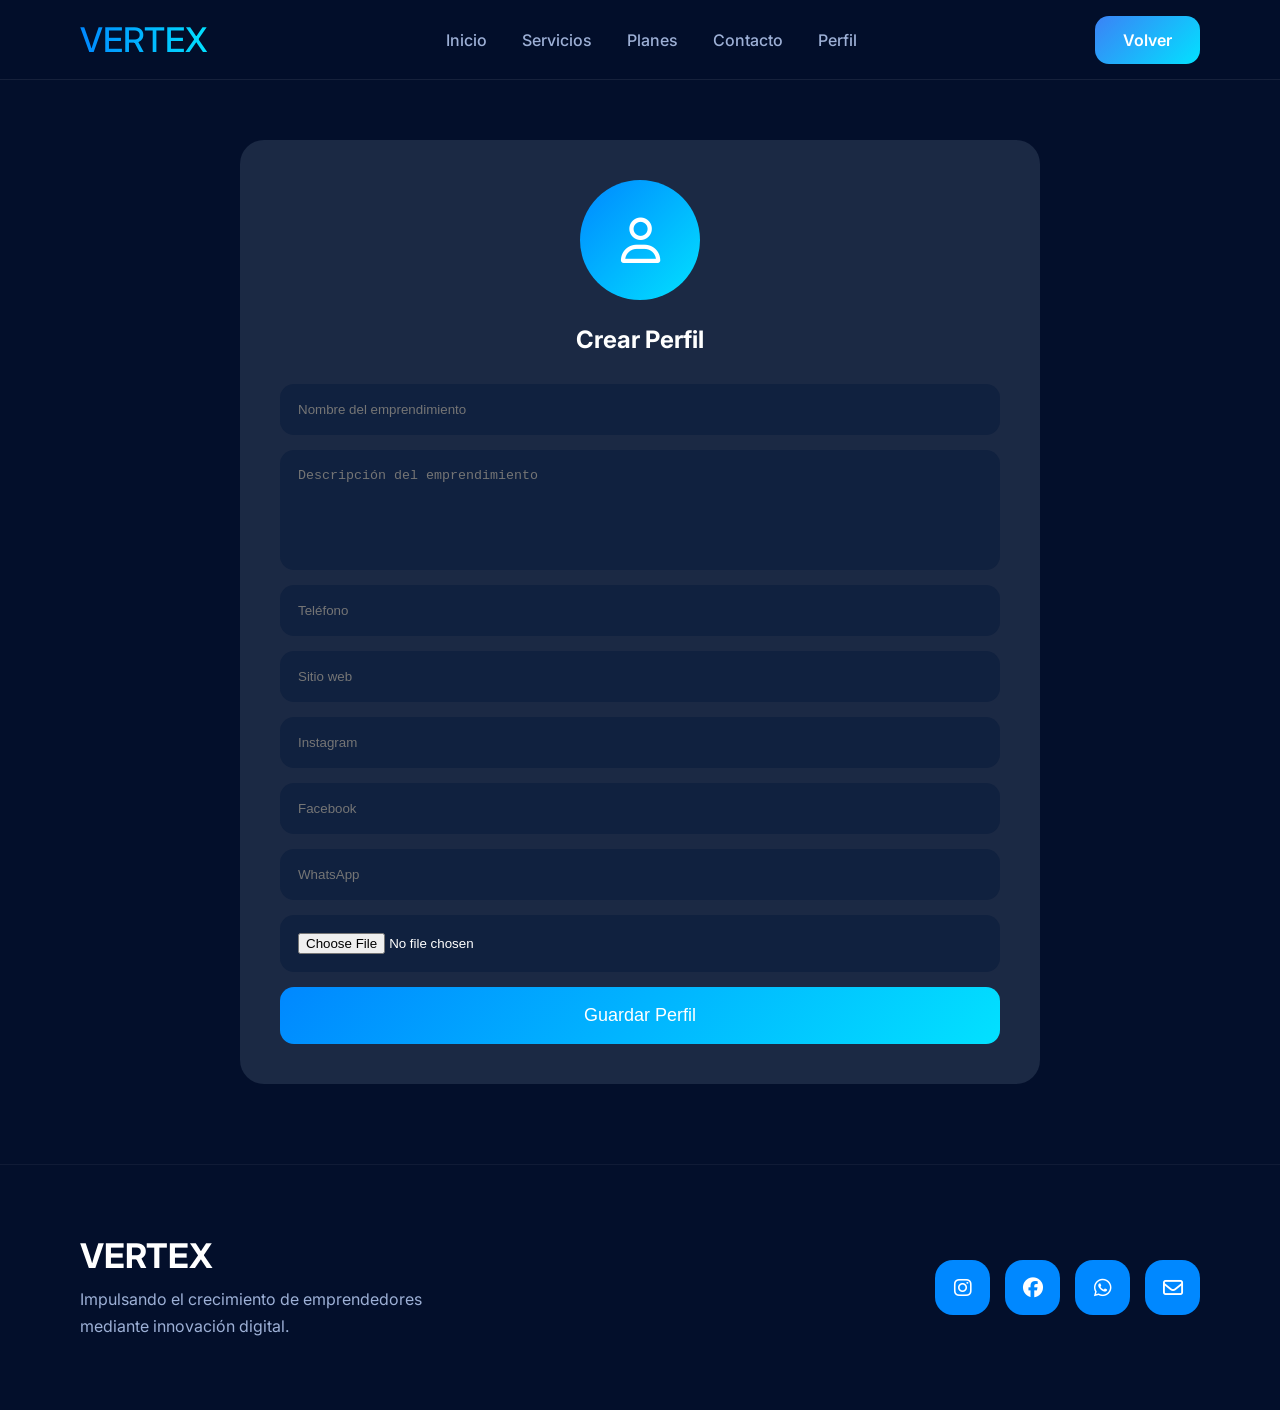
==== perfil.html @ dead61e2 "Add files via upload" ====
<!DOCTYPE html>
<html lang="es">
<head>

<meta charset="UTF-8">
<meta name="viewport" content="width=device-width, initial-scale=1.0">

<title>Perfil | Vertex</title>

<link rel="stylesheet" href="styles.css">

<link rel="preconnect" href="https://fonts.googleapis.com">

<link href="https://fonts.googleapis.com/css2?family=Inter:wght@300;400;500;600;700;800&display=swap" rel="stylesheet">

<link rel="stylesheet"
href="https://cdnjs.cloudflare.com/ajax/libs/font-awesome/6.5.2/css/all.min.css">

</head>

<body>

<header>

<div class="navbar">

<div class="logo">VERTEX</div>

<nav>

<a href="index.html">Inicio</a>
<a href="/index.html#servicios">Servicios</a>
<a href="/index.html#planes">Planes</a>
<a href="/index.html#contacto">Contacto</a>
<a href="perfil.html" class="active-link">Perfil</a>

</nav>

<a href="/index.html" class="btn-nav">
Volver
</a>

</div>

</header>

<section class="perfil-container">

<div class="perfil-card">

<div class="profile-avatar">
<i class="fa-regular fa-user"></i>
</div>

<h1>Crear Perfil</h1>

<form id="profileForm">

<input
type="text"
id="businessName"
placeholder="Nombre del emprendimiento"
required>

<textarea
id="businessDesc"
placeholder="Descripción del emprendimiento"
required>
</textarea>

<input
type="text"
id="phone"
placeholder="Teléfono">

<input
type="url"
id="website"
placeholder="Sitio web">

<input
type="url"
id="instagram"
placeholder="Instagram">

<input
type="url"
id="facebook"
placeholder="Facebook">

<input
type="url"
id="whatsapp"
placeholder="WhatsApp">

<input
type="file"
id="bannerInput"
accept="image/*">

<button type="submit">

Guardar Perfil

</button>

</form>

</div>

</section>

<section
id="previewSection"
class="business-preview hidden">

<div class="preview-card">

<img
id="previewBanner"
src="https://via.placeholder.com/1200x400"
alt="Banner">

<div class="preview-content">

<h2 id="previewName">

Tu emprendimiento

</h2>

<p id="previewDescription">

Aquí aparecerá la descripción.

</p>

<a href="#" class="preview-btn">

Ver más

</a>

<div class="preview-socials">

<a id="siteLink" href="#">
<i class="fa-solid fa-globe"></i>
</a>

<a id="igLink" href="#">
<i class="fa-brands fa-instagram"></i>
</a>

<a id="fbLink" href="#">
<i class="fa-brands fa-facebook"></i>
</a>

<a id="waLink" href="#">
<i class="fa-brands fa-whatsapp"></i>
</a>

</div>

</div>

</div>

</section>

<footer>

<div class="footer-left">

<h3>VERTEX</h3>

<p>
Impulsando el crecimiento de emprendedores mediante innovación digital.
</p>

</div>

<div class="footer-icons">

<i class="fa-brands fa-instagram"></i>
<i class="fa-brands fa-facebook"></i>
<i class="fa-brands fa-whatsapp"></i>
<i class="fa-regular fa-envelope"></i>

</div>

</footer>

<script src="perfil.js"></script>


<!-- NOTIFICACION -->

<div id="toast" class="toast hidden">

<i id="toastIcon" class="fa-solid fa-circle-check"></i>

<div class="toast-content">

<h4 id="toastTitle">Éxito</h4>

<p id="toastMessage">
Acción realizada correctamente.
</p>

</div>

</div>

</body>
</html>
---- styles.css ----
*{
margin:0;
padding:0;
box-sizing:border-box;
scroll-behavior:smooth;
}

:root{

--bg:#030f2b;
--bg2:#0a1736;
--card:#182642;

--primary:#0088ff;
--secondary:#02e1ff;
--accent:#1466b8;

--text:#ffffff;
--text2:#9db0d6;

--border:rgba(255,255,255,.08);

}

body{

font-family:'Inter',sans-serif;

background:var(--bg);

color:var(--text);

overflow-x:hidden;

}

/* ==========================================
   NAVBAR PREMIUM
========================================== */

.navbar{

position:fixed;

top:0;
left:0;

width:100%;

height:80px;

padding:0 80px;

display:flex;

align-items:center;
justify-content:space-between;

background:rgba(3,15,43,.85);

backdrop-filter:blur(20px);

border-bottom:1px solid var(--border);

z-index:9999;

transition:.4s;

}

.logo{

font-size:34px;

font-weight:500;

background:
linear-gradient(
90deg,
#0088ff,
#02e1ff
);

-webkit-background-clip:text;
-webkit-text-fill-color:transparent;

}

nav{

display:flex;
gap:35px;

}

nav a{

position:relative;

text-decoration:none;

color:var(--text2);

font-weight:500;

transition:.3s;

}

nav a::after{

content:"";

position:absolute;

left:0;
bottom:-8px;

width:0%;
height:2px;

background:#0088ff;

transition:.3s;

}

nav a:hover{

color:02ef;

}

nav a:hover::after{

width:100%;

}

.btn-nav{

padding:14px 28px;

border-radius:14px;

background:
linear-gradient(
135deg,
#3b82f6,
#02e1ff
);

text-decoration:none;

color:white;

font-weight:600;

transition:.35s;

}

.btn-nav:hover{

transform:
translateY(-4px);

box-shadow:
0 15px 35px
rgb(4, 92, 233);

}

/* ==========================================
   HERO
========================================== */

.hero{

min-height:100vh;

display:grid;

grid-template-columns:
1fr
0.95fr;

align-items:center;

gap:70px;

padding:
130px
80px
80px;

position:relative;

overflow:hidden;

}

.hero-left{

position:relative;

z-index:10;

}

.badge{

display:inline-flex;

align-items:center;

gap:10px;

padding:10px 20px;

border-radius:999px;

background:
rgba(59,130,246,.08);

border:
1px solid
rgba(59,130,246,.25);

color:#60a5fa;

margin-bottom:25px;

}

.dot{

width:8px;
height:8px;

background:#14b8a6;

border-radius:50%;

}

.hero h1{

font-size:82px;

font-weight:800;

line-height:1.05;

margin-bottom:25px;

position:relative;

}

.hero h1::after{

content:"";

position:absolute;

width:320px;
height:320px;

background:
rgba(59,130,246,.12);

filter:blur(120px);

left:50px;
top:-70px;

z-index:-1;

}

.hero h1 span{

background:
linear-gradient(
90deg,
#0088ff,
#02e1ff,
#0088ff
);

-webkit-background-clip:text;
-webkit-text-fill-color:transparent;

}

.hero p{

font-size:22px;

line-height:1.8;

color:var(--text2);

max-width:600px;

margin-bottom:40px;

}

/* ==========================================
   BOTONES HERO
========================================== */

.hero-buttons{

display:flex;

gap:20px;

}

.btn-primary,
.btn-secondary{

padding:18px 30px;

border-radius:16px;

text-decoration:none;

display:flex;

align-items:center;

gap:10px;

transition:.35s;

}

.btn-primary{

background:
linear-gradient(
135deg,
#0062ff,
#02e1ff
);

color:white;

}

.btn-primary:hover{

transform:
translateY(-4px);

box-shadow:
0 15px 35px
rgba(59,130,246,.35);

}

.btn-secondary{

border:
1px solid
rgba(255,255,255,.12);

color:white;

}

.btn-secondary:hover{

background:
rgba(255,255,255,.05);

}

/* ==========================================
   GLOWS
========================================== */

.glow{

position:absolute;

border-radius:50%;

filter:blur(120px);

animation:
floatGlow 8s infinite ease-in-out;

}

.glow1{

width:450px;
height:450px;

background:#0088ff;

left:10%;

top:0;

opacity:.20;

}

.glow2{

width:400px;
height:400px;

background:#ffffff;

right:5%;

bottom:0;

opacity:.18;

}

@keyframes floatGlow{

0%{transform:translateY(0);}
50%{transform:translateY(-30px);}
100%{transform:translateY(0);}

}

/* ==========================================
   DASHBOARD PREMIUM
========================================== */

.dashboard{

max-width:560px;

width:100%;

background:#1b2944;

padding:28px;

border-radius:24px;

border:1px solid
rgba(255,255,255,.05);

animation:
floatCard 5s infinite ease-in-out;

box-shadow:
0 20px 50px
rgba(0,0,0,.25);

}

@keyframes floatCard{

0%{transform:translateY(0);}
50%{transform:translateY(-15px);}
100%{transform:translateY(0);}

}

.window-top{

display:flex;

gap:10px;

margin-bottom:30px;

}

.window-top span{

width:12px;
height:12px;

border-radius:50%;

}

.window-top span:nth-child(1){background:#ef4444;}
.window-top span:nth-child(2){background:#f59e0b;}
.window-top span:nth-child(3){background:#14b8a6;}

.chart{

height:240px;

display:flex;

align-items:flex-end;

gap:12px;

margin-bottom:30px;

}

.bar{

flex:1;

background:
linear-gradient(
180deg,
#0088ff,
#02e1ff
);

border-radius:
18px 18px 8px 8px;

animation:grow 1.4s ease;

}

.h1{height:70px;}
.h2{height:110px;}
.h3{height:95px;}
.h4{height:150px;}
.h5{height:125px;}
.h6{height:175px;}
.h7{height:160px;}
.h8{height:195px;}

.stats{

display:grid;

grid-template-columns:
repeat(3,1fr);

gap:15px;

}

.stat-card{

background:#10213f;

padding:18px;

border-radius:16px;

}

.green{color:#0088ff;}
.purple{color:#02e1ff;}

/* ==========================================
   ABOUT
========================================== */

.about{

padding:140px 80px;

text-align:center;

max-width:1100px;

margin:auto;

}

.section-icon{

width:60px;
height:60px;

display:flex;

align-items:center;
justify-content:center;

margin:auto;

margin-bottom:25px;

border-radius:18px;

background:
rgba(59,130,246,.08);

color:#60a5fa;

font-size:24px;

}

.about h2{

font-size:64px;

margin-bottom:25px;

}

.about h2 span{

color:#3b82f6;

}

.about p{

font-size:26px;

line-height:1.8;

color:var(--text2);

}

/* ==========================================
   SERVICIOS PREMIUM
========================================== */

.services{

padding:120px 80px;

}

.services h2{

text-align:center;

font-size:64px;

margin-bottom:15px;

}

.section-subtitle{

text-align:center;

font-size:22px;

color:var(--text2);

margin-bottom:70px;

}

.services-grid{

display:grid;

grid-template-columns:
repeat(3,1fr);

gap:25px;

}

.service-card{

background:
linear-gradient(
145deg,
#182642,
#111c34
);

padding:45px;

border-radius:24px;

position:relative;

overflow:hidden;

border:1px solid
rgba(255,255,255,.05);

transition:.45s;

cursor:pointer;

}

.service-card::before{

content:"";

position:absolute;

top:0;
left:-120%;

width:70%;
height:100%;

background:
linear-gradient(
90deg,
transparent,
rgba(255,255,255,.12),
transparent
);

transform:skewX(-25deg);

transition:1s;

}

.service-card:hover::before{

left:150%;

}

.service-card:hover{

transform:
translateY(-15px)
scale(1.03);

border-color:#3b82f6;

box-shadow:
0 25px 60px
rgba(59,130,246,.25);

}

.service-card i{

font-size:32px;

margin-bottom:25px;

background:
linear-gradient(
135deg,
#3b82f6,
#02e1ff
);

-webkit-background-clip:text;
-webkit-text-fill-color:transparent;

transition:.4s;

}

.service-card:hover i{

transform:scale(1.2);

}
/* ===========================
   PLANES
=========================== */

.pricing{

padding:120px 80px;

text-align:center;

}

.pricing h2{

font-size:64px;

margin-bottom:15px;

}

.pricing p{

font-size:22px;

color:var(--text2);

margin-bottom:60px;

}

.pricing-grid{

display:grid;

grid-template-columns:
repeat(2,1fr);

gap:35px;

max-width:1100px;

margin:auto;

}

.price-card{

background:#1b2944;

padding:35px;

border-radius:22px;

text-align:left;

position:relative;

overflow:hidden;

border:1px solid
rgba(255,255,255,.05);

transition:
transform .35s ease,
box-shadow .35s ease,
border-color .35s ease;

cursor:pointer;

}

.price-card h3{

font-size:24px;

margin-bottom:15px;

font-weight:700;

}

.price-card h1{

font-size:58px;

font-weight:800;

margin-bottom:5px;

}

.price-card span{

font-size:16px;

color:var(--text2);

}

.price-card ul{

list-style:none;

margin-top:25px;

margin-bottom:30px;

}

.price-card li{

padding:10px 0;

color:var(--text2);

font-size:16px;

}

.price-card li::before{

content:"✓";

color:#02e1ff;

font-weight:bold;

margin-right:15px;

}
/* ===========================
   EFECTO PREMIUM
=========================== */

.price-card::before{

content:"";

position:absolute;

top:0;
left:-120%;

width:60%;
height:100%;

background:

linear-gradient(
90deg,
transparent,
rgba(255,255,255,.08),
transparent
);

transform:skewX(-25deg);

transition:.9s;

}

.price-card:hover::before{

left:150%;

}

.price-card:hover{

transform:
translateY(-10px);

box-shadow:
0 20px 50px
rgba(59,130,246,.20);

}

/* Premium */

.featured{

border:1px solid #0088ff;

animation:
premiumGlow 3s infinite alternate;

}

@keyframes premiumGlow{

from{

box-shadow:
0 0 15px
rgba(59,130,246,.10);

}

to{

box-shadow:
0 0 35px
rgba(59,130,246,.30);

}

}

/* Badge Popular */

.popular{

position:absolute;

top:-14px;

left:50%;

transform:translateX(-50%);

background:#0088ff;

padding:7px 18px;

border-radius:999px;

font-size:14px;

font-weight:600;

color:white;

}

/* Botón */

.plan-btn{

width:100%;

padding:16px;

margin-top:20px;

border:none;

border-radius:14px;

background:#0088ff;

color:white;

font-size:18px;

font-weight:600;

cursor:pointer;

transition:.3s;

}

.plan-btn:hover{

background: #02e1ff;

transform:scale(1.03);

box-shadow:
0 10px 25px
rgba(59,130,246,.25);

}
/* ==========================================
   EMPRENDIMIENTOS DESTACADOS
========================================== */

.projects{

padding:120px 80px;

}

.projects h2{

text-align:center;

font-size:64px;

margin-bottom:70px;

}

.projects-grid{

display:grid;

grid-template-columns:
repeat(auto-fit,minmax(280px,1fr));

gap:25px;

}

.project-card{

background:
linear-gradient(
145deg,
#182642,
#111c34
);

border-radius:24px;

overflow:hidden;

border:1px solid
rgba(255,255,255,.05);

transition:.45s;

cursor:pointer;

}

.project-card:hover{

transform:
translateY(-12px);

border-color:#0088ff;

box-shadow:
0 25px 60px
rgba(59,130,246,.20);

}

.project-card img{

width:100%;

height:220px;

object-fit:cover;

transition:.5s;

display:block;

}

.project-card:hover img{

transform:scale(1.08);

}

.project-content{

padding:25px;

}

.project-content small{

color:#02e1ff;

}

.project-content h3{

margin:10px 0;

font-size:28px;

}

.project-content p{

color:var(--text2);

line-height:1.7;

margin-bottom:15px;

}

.project-content a{

text-decoration:none;

color:#0088ff;

font-weight:600;

}

/* ==========================================
   TESTIMONIOS
========================================== */

.testimonials{

padding:120px 80px;

}

.testimonials h2{

text-align:center;

font-size:64px;

margin-bottom:60px;

}

.testimonial-grid{

display:grid;

grid-template-columns:
repeat(2,1fr);

gap:30px;

max-width:1100px;

margin:auto;

}

.testimonial-card{

background:#182642;

padding:40px;

border-radius:24px;

transition:.35s;

}

.testimonial-card:hover{

transform:
translateY(-8px);

}

.testimonial-card p{

font-size:22px;

line-height:1.8;

color:var(--text2);

margin-bottom:20px;

}

/* ==========================================
   EQUIPO INSTAGRAM STYLE
========================================== */

.team{

padding:120px 80px;

text-align:center;

}

.team h2{

font-size:64px;

margin-bottom:70px;

}

.team-grid{

display:flex;

justify-content:center;

gap:90px;

flex-wrap:wrap;

}

.member{

transition:.4s;

}

.member:hover{

transform:
translateY(-10px);

}

.avatar{

width:110px;
height:110px;

margin:auto;

display:flex;

align-items:center;
justify-content:center;

border-radius:50%;

background:
linear-gradient(
135deg,
#0088ff,
#02e1ff
);

position:relative;

overflow:hidden;

animation:
avatarPulse 4s infinite;

margin-bottom:20px;

}

.avatar i{

font-size:42px;

color:white;

}

.avatar::before{

content:"";

position:absolute;

inset:-5px;

border-radius:50%;

border:3px solid
rgba(255,255,255,.15);

animation:
rotateRing 8s linear infinite;

}

@keyframes rotateRing{

from{

transform:rotate(0deg);

}

to{

transform:rotate(360deg);

}

}

@keyframes avatarPulse{

0%{

transform:scale(1);

}

50%{

transform:scale(1.05);

}

100%{

transform:scale(1);

}

}

/* ==========================================
   SOBRE NOSOTROS
========================================== */

.team-info{

padding:120px 80px;

max-width:1100px;

margin:auto;

text-align:center;

}

.team-info h2{

font-size:64px;

margin-bottom:25px;

}

.team-info h2 span{

color:#3b82f6;

}

.team-info p{

font-size:22px;

line-height:1.8;

color:var(--text2);

max-width:900px;

margin:
0 auto
30px;

}

/* ==========================================
   CONTACTO
========================================== */

.contact{

padding:120px 80px;

max-width:900px;

margin:auto;

text-align:center;

}

.contact h2{

font-size:64px;

margin-bottom:20px;

}

.contact p{

font-size:22px;

color:var(--text2);

margin-bottom:50px;

}

.contact form{

display:flex;

flex-direction:column;

gap:20px;

}

.contact input,
.contact textarea{

background:#182642;

padding:20px;

border-radius:18px;

border:1px solid
rgba(255,255,255,.05);

color:white;

outline:none;

font-size:16px;

}

.contact textarea{

height:180px;

resize:none;

}

.contact button{

padding:18px;

border:none;

border-radius:18px;

background:
linear-gradient(
135deg,
#0088ff,
#02e1ff
);

color:white;

font-weight:600;

cursor:pointer;

transition:.35s;

}

.contact button:hover{

transform:
translateY(-4px);

}

/* ==========================================
   FOOTER PREMIUM
========================================== */

footer{

padding:70px 80px;

border-top:
1px solid rgba(255,255,255,.05);

display:flex;

justify-content:space-between;

align-items:center;

flex-wrap:wrap;

gap:30px;

}

.footer-left h3{

font-size:34px;

margin-bottom:10px;

}

.footer-left p{

max-width:350px;

line-height:1.7;

color:var(--text2);

}

.footer-icons{

display:flex;

gap:15px;

}

.footer-icons i{

width:55px;
height:55px;

display:flex;

align-items:center;
justify-content:center;

border-radius:18px;

background:#0088ff;

cursor:pointer;

font-size:20px;

transition:.35s;

}

.footer-icons i:hover{

background:#02e1ff;

transform:
translateY(-6px);

box-shadow:
0 15px 35px
rgba(59,130,246,.25);

}

/* ==========================================
   RESPONSIVE
========================================== */

@media(max-width:1200px){

.hero{

grid-template-columns:1fr;

text-align:center;

}

.hero-buttons{

justify-content:center;

}

.services-grid,
.pricing-grid,
.testimonial-grid{

grid-template-columns:1fr;

}

}

@media(max-width:900px){

.navbar{

padding:0 25px;

}

nav{

display:none;

}

.hero h1{

font-size:60px;

}

.about h2,
.services h2,
.pricing h2,
.projects h2,
.testimonials h2,
.team h2,
.team-info h2,
.contact h2{

font-size:46px;

}

footer{

flex-direction:column;

text-align:center;

}

}

@media(max-width:600px){

.hero{

padding:
120px
25px
80px;

}

.hero h1{

font-size:46px;

}

.hero p{

font-size:18px;

}

.about,
.services,
.pricing,
.projects,
.testimonials,
.team,
.team-info,
.contact{

padding:90px 25px;

}

.team-grid{

gap:50px;

}

}

/* ===========================
   PERFIL
=========================== */

.hidden{
display:none;
}

.perfil-container{

padding-top:140px;
padding-bottom:80px;

display:flex;
justify-content:center;

}

.perfil-card{

width:100%;
max-width:800px;

background:#1b2944;

padding:40px;

border-radius:24px;

}

.profile-avatar{

width:120px;
height:120px;

margin:auto;
margin-bottom:25px;

border-radius:50%;

display:flex;
align-items:center;
justify-content:center;

background:
linear-gradient(
135deg,
#0088ff,
#02e1ff
);

}

.profile-avatar i{

font-size:45px;

color:white;

}

.perfil-card h1{

text-align:center;

margin-bottom:30px;

}

.perfil-card form{

display:flex;
flex-direction:column;

gap:15px;

}

.perfil-card input,
.perfil-card textarea{

padding:18px;

background:#10213f;

border:none;

border-radius:14px;

color:white;

}

.perfil-card textarea{

height:120px;

resize:none;

}

.perfil-card button{

padding:18px;

border:none;

border-radius:14px;

background:
linear-gradient(
135deg,
#0088ff,
#02e1ff
);

color:white;

font-size:18px;

cursor:pointer;

}

/* ===========================
   TARJETA EMPRENDIMIENTO
=========================== */

.business-preview{

padding:80px;

}

.preview-card{

background:#1b2944;

border-radius:24px;

overflow:hidden;

max-width:1200px;

margin:auto;

}

.preview-card img{

width:100%;

height:350px;

object-fit:cover;

}

.preview-content{

padding:35px;

text-align:center;

}

.preview-content h2{

font-size:42px;

margin-bottom:15px;

}

.preview-content p{

color:#9db0d6;

line-height:1.8;

margin-bottom:25px;

}

.preview-btn{

display:inline-block;

padding:14px 28px;

background:#3b82f6;

border-radius:12px;

text-decoration:none;

color:white;

margin-bottom:25px;

}

.preview-socials{

display:flex;

justify-content:center;

gap:20px;

}

.preview-socials a{

width:55px;
height:55px;

display:flex;
align-items:center;
justify-content:center;

background:#10213f;

border-radius:50%;

color:white;

font-size:22px;

text-decoration:none;

transition:.3s;

}

.preview-socials a:hover{

transform:translateY(-5px);

background:#3b82f6;

}
/* ===========================
   TOAST / TARJETA
=========================== */

.toast{

position:fixed;

top:30px;
right:30px;

background:#1b2944;

border:1px solid rgba(255,255,255,.08);

padding:18px 22px;

border-radius:18px;

display:flex;

align-items:center;

gap:15px;

min-width:320px;

z-index:999999;

box-shadow:
0 20px 50px rgba(0,0,0,.35);

transform:
translateX(450px);

opacity:0;

transition:.45s ease;

}

.toast.show{

transform:
translateX(0);

opacity:1;

}

.toast i{

font-size:28px;

color:#02e1ff;

}

.toast-content h4{

margin-bottom:4px;

font-size:18px;

}

.toast-content p{

color:#9db0d6;

font-size:15px;

}

.toast.hidden{

display:none;

}


/* ==========================================
   EQUIPO CON IMAGENES
========================================== */

.member{

transition:.4s;

text-align:center;

}

.member:hover{

transform:
translateY(-10px);

}

.member img{

width:140px;
height:140px;

object-fit:cover;

border-radius:50%;

border:4px solid rgba(255,255,255,.08);

background:
linear-gradient(
135deg,
#0088ff,
#02e1ff
);

padding:4px;

margin-bottom:20px;

transition:.4s;

box-shadow:
0 15px 35px rgba(0,0,0,.25);

}

.member:hover img{

transform:scale(1.06);

box-shadow:
0 20px 45px rgba(59,130,246,.35);

}

.member h3{

font-size:24px;

margin-bottom:8px;

}

.member p{

color:#9db0d6;

font-size:16px;

}
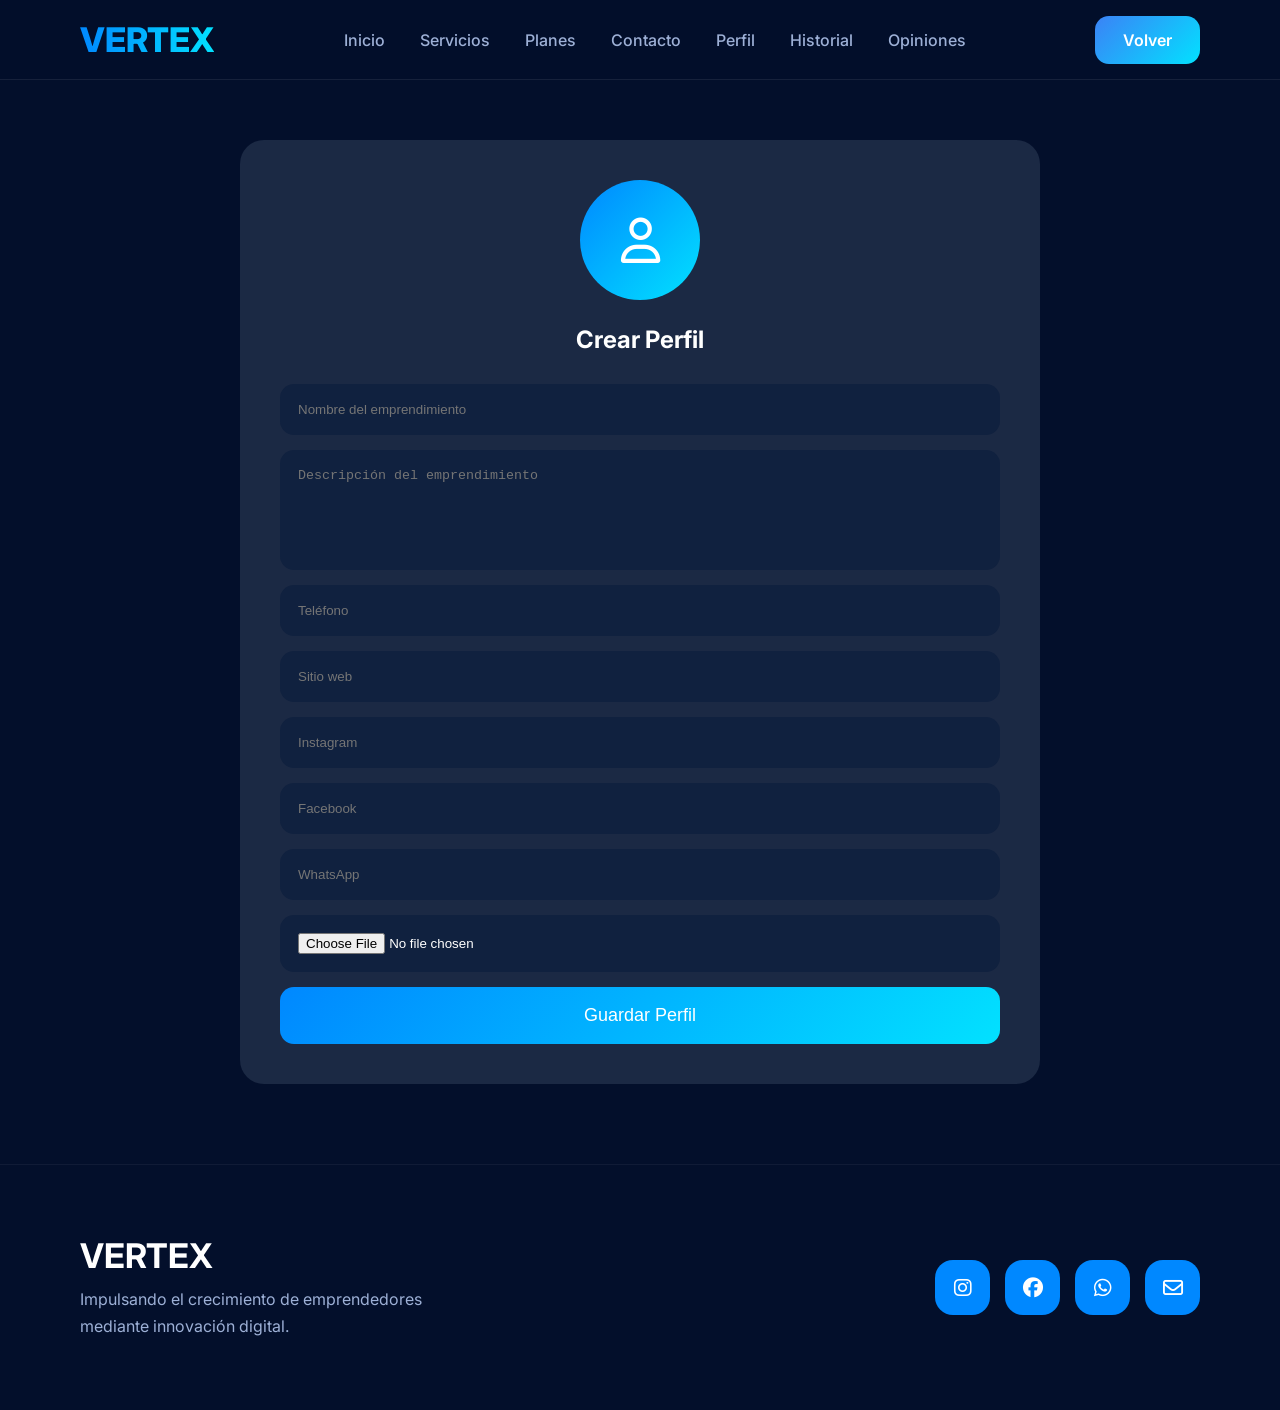
==== commit 344edba5: "Update navigation links in perfil.html Added links to 'Historial' and 'Opiniones' in the navigation." ====
--- a/perfil.html
+++ b/perfil.html
@@ -33,6 +33,13 @@
 <a href="/index.html#planes">Planes</a>
 <a href="/index.html#contacto">Contacto</a>
 <a href="perfil.html" class="active-link">Perfil</a>
+<a href="historial.html">
+Historial
+</a>
+
+<a href="encuesta.html">
+Opiniones
+</a>
 
 </nav>
 
@@ -212,4 +219,4 @@
 </div>
 
 </body>
-</html>+</html>
--- a/styles.css
+++ b/styles.css
@@ -72,7 +72,7 @@
 
 font-size:34px;
 
-font-weight:500;
+font-weight:800;
 
 background:
 linear-gradient(
@@ -2117,4 +2117,4 @@
 
 font-size:16px;
 
-}+}
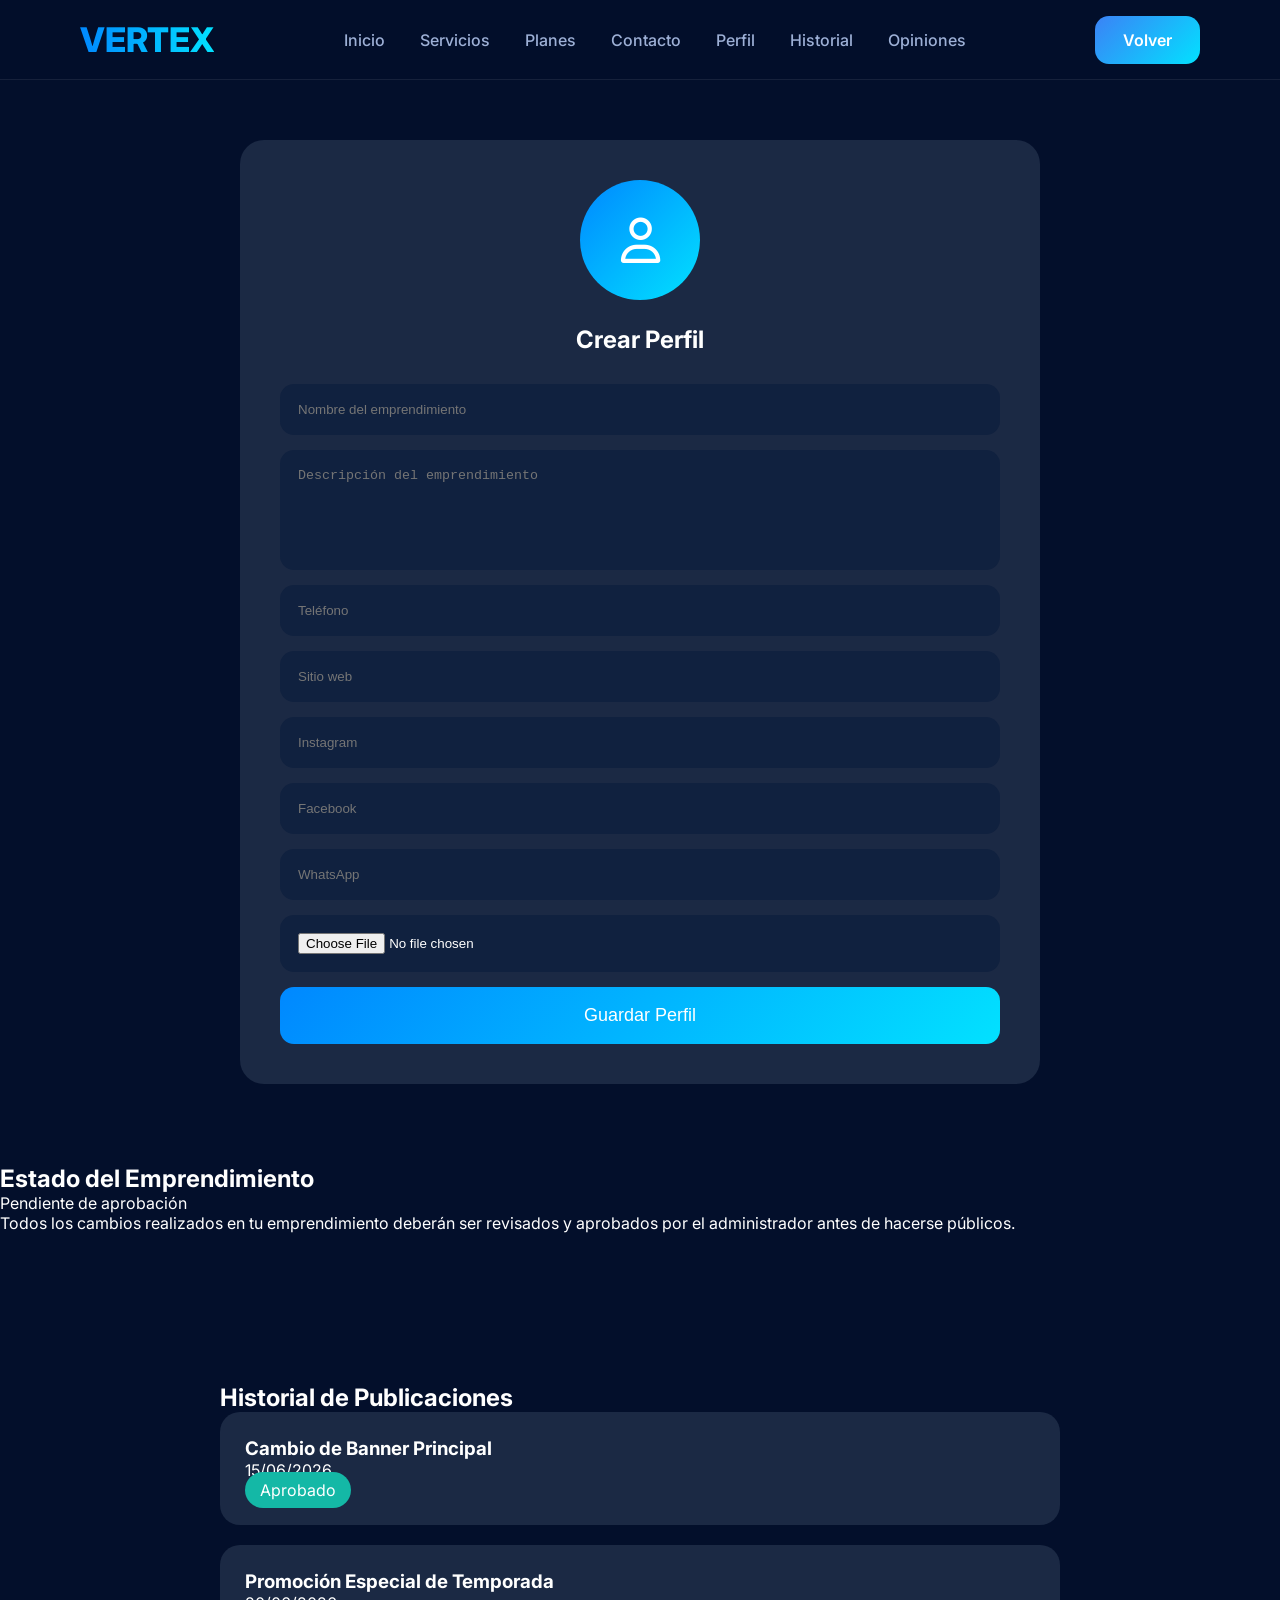
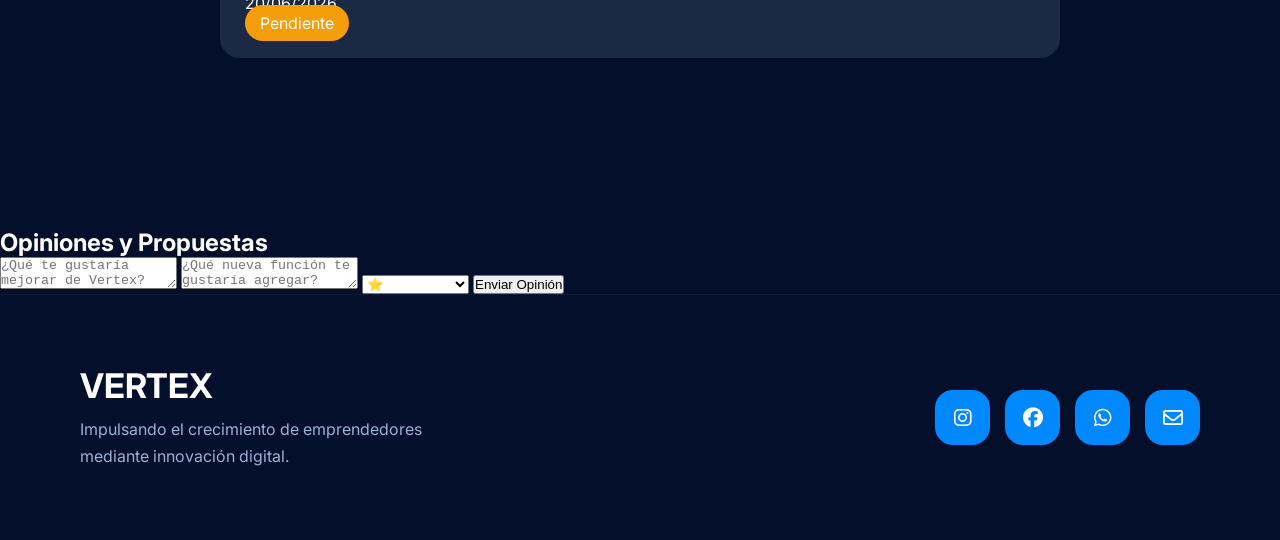
==== commit 43c98e59: "Update perfil.html" ====
--- a/perfil.html
+++ b/perfil.html
@@ -173,6 +173,129 @@
 </div>
 
 </section>
+  <!-- ESTADO DE APROBACIÓN -->
+
+<section class="approval-status">
+
+<h2>
+Estado del Emprendimiento
+</h2>
+
+<div class="status-card">
+
+<span class="pending-badge">
+
+Pendiente de aprobación
+
+</span>
+
+<p>
+
+Todos los cambios realizados en tu emprendimiento deberán ser revisados y aprobados por el administrador antes de hacerse públicos.
+
+</p>
+
+</div>
+
+</section>
+
+<!-- HISTORIAL -->
+
+<section id="historial" class="history-section">
+
+<h2>
+Historial de Publicaciones
+</h2>
+
+<div class="history-card">
+
+<h3>
+Cambio de Banner Principal
+</h3>
+
+<p>
+15/06/2026
+</p>
+
+<span class="approved">
+
+Aprobado
+
+</span>
+
+</div>
+
+<div class="history-card">
+
+<h3>
+Promoción Especial de Temporada
+</h3>
+
+<p>
+20/06/2026
+</p>
+
+<span class="pending">
+
+Pendiente
+
+</span>
+
+</div>
+
+</section>
+
+<!-- OPINIONES -->
+
+<section id="opiniones" class="survey-section">
+
+<h2>
+Opiniones y Propuestas
+</h2>
+
+<form class="survey-form">
+
+<textarea
+placeholder="¿Qué te gustaría mejorar de Vertex?">
+</textarea>
+
+<textarea
+placeholder="¿Qué nueva función te gustaría agregar?">
+</textarea>
+
+<select>
+
+<option>
+⭐
+</option>
+
+<option>
+⭐⭐
+</option>
+
+<option>
+⭐⭐⭐
+</option>
+
+<option>
+⭐⭐⭐⭐
+</option>
+
+<option>
+⭐⭐⭐⭐⭐
+</option>
+
+</select>
+
+<button type="submit">
+
+Enviar Opinión
+
+</button>
+
+</form>
+
+</section>
 
 <footer>
 
--- a/styles.css
+++ b/styles.css
@@ -2118,3 +2118,96 @@
 font-size:16px;
 
 }
+.history-section,
+.survey,
+.admin{
+
+padding:150px 80px;
+
+max-width:1000px;
+
+margin:auto;
+
+}
+
+.history-card,
+.admin-card{
+
+background:#1b2944;
+
+padding:25px;
+
+margin-bottom:20px;
+
+border-radius:20px;
+
+}
+
+.pending{
+
+background:#f59e0b;
+
+padding:8px 15px;
+
+border-radius:999px;
+
+}
+
+.approved{
+
+background:#14b8a6;
+
+padding:8px 15px;
+
+border-radius:999px;
+
+}
+
+.approve{
+
+background:#14b8a6;
+
+border:none;
+
+padding:12px 20px;
+
+border-radius:10px;
+
+cursor:pointer;
+
+}
+
+.reject{
+
+background:#ef4444;
+
+border:none;
+
+padding:12px 20px;
+
+border-radius:10px;
+
+cursor:pointer;
+
+margin-left:10px;
+
+}
+
+.survey textarea,
+.survey select{
+
+width:100%;
+
+padding:18px;
+
+margin-bottom:15px;
+
+background:#10213f;
+
+border:none;
+
+border-radius:14px;
+
+color:white;
+
+}
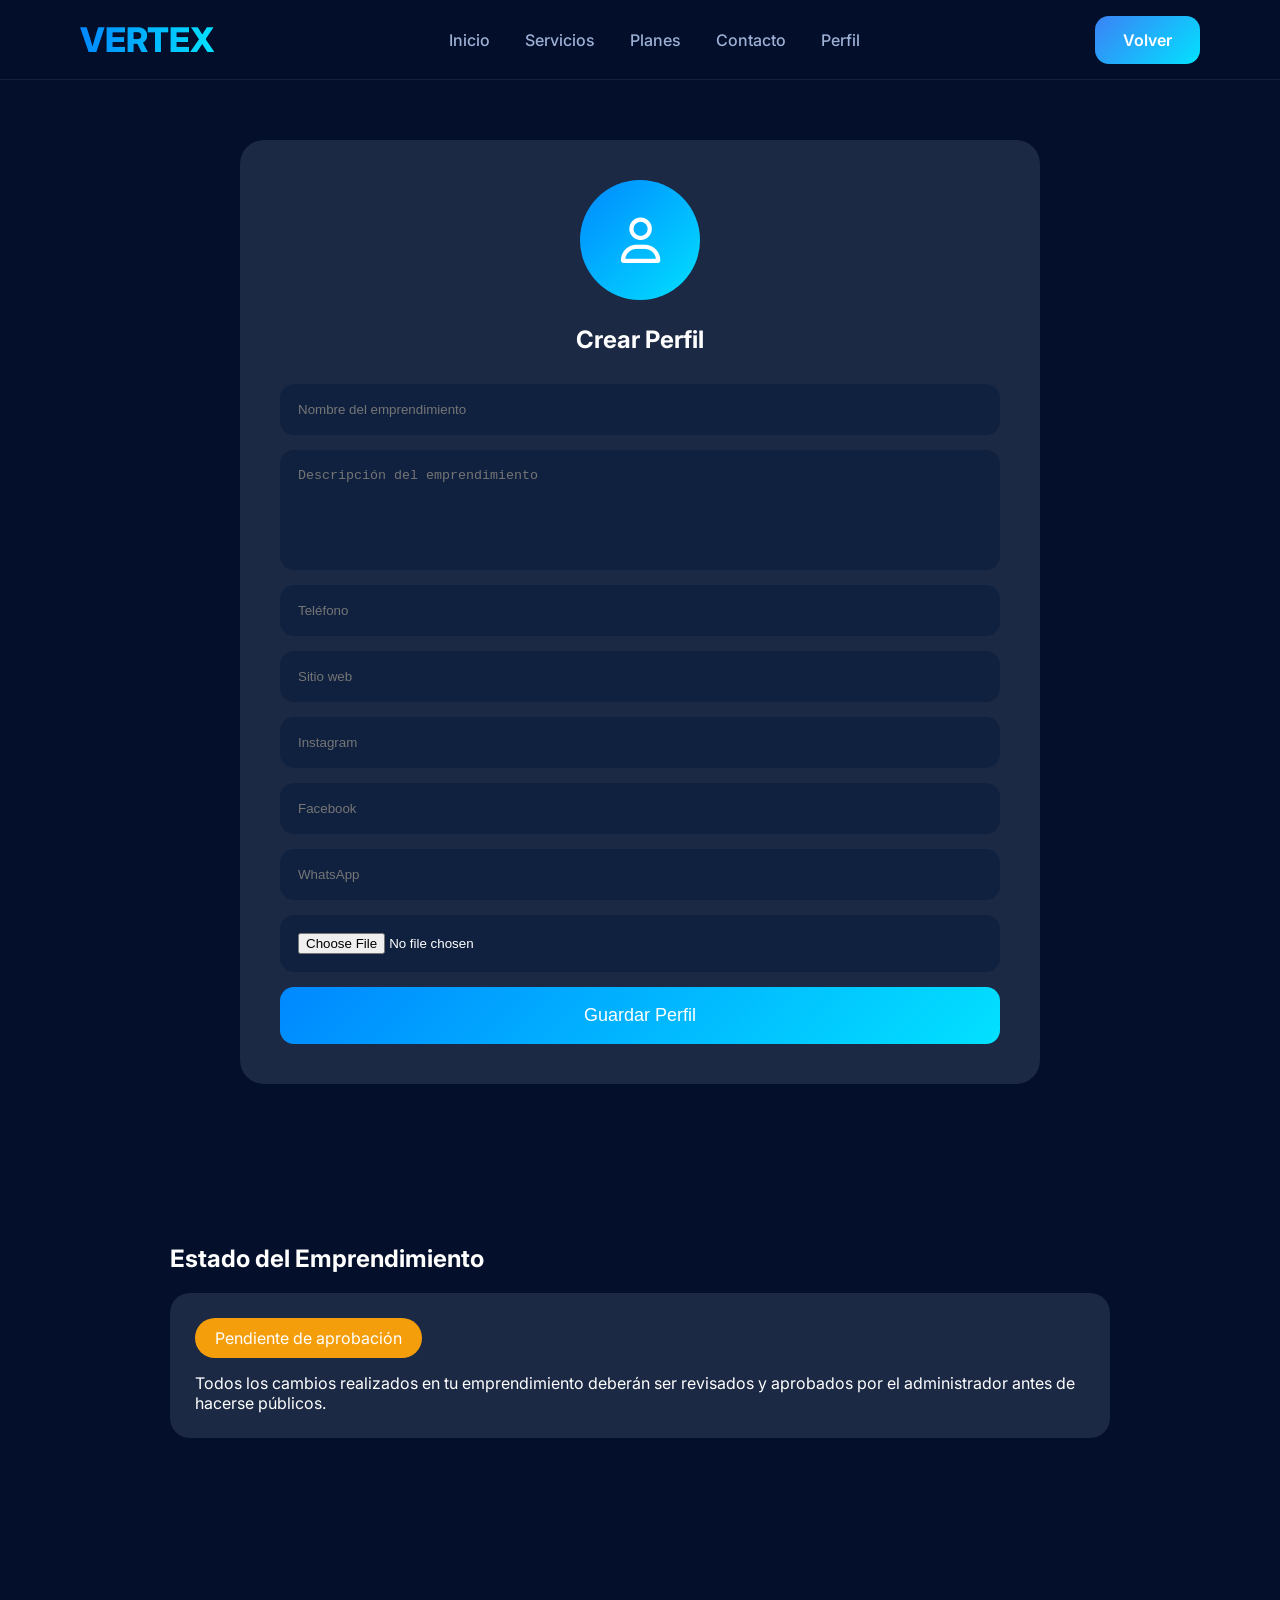
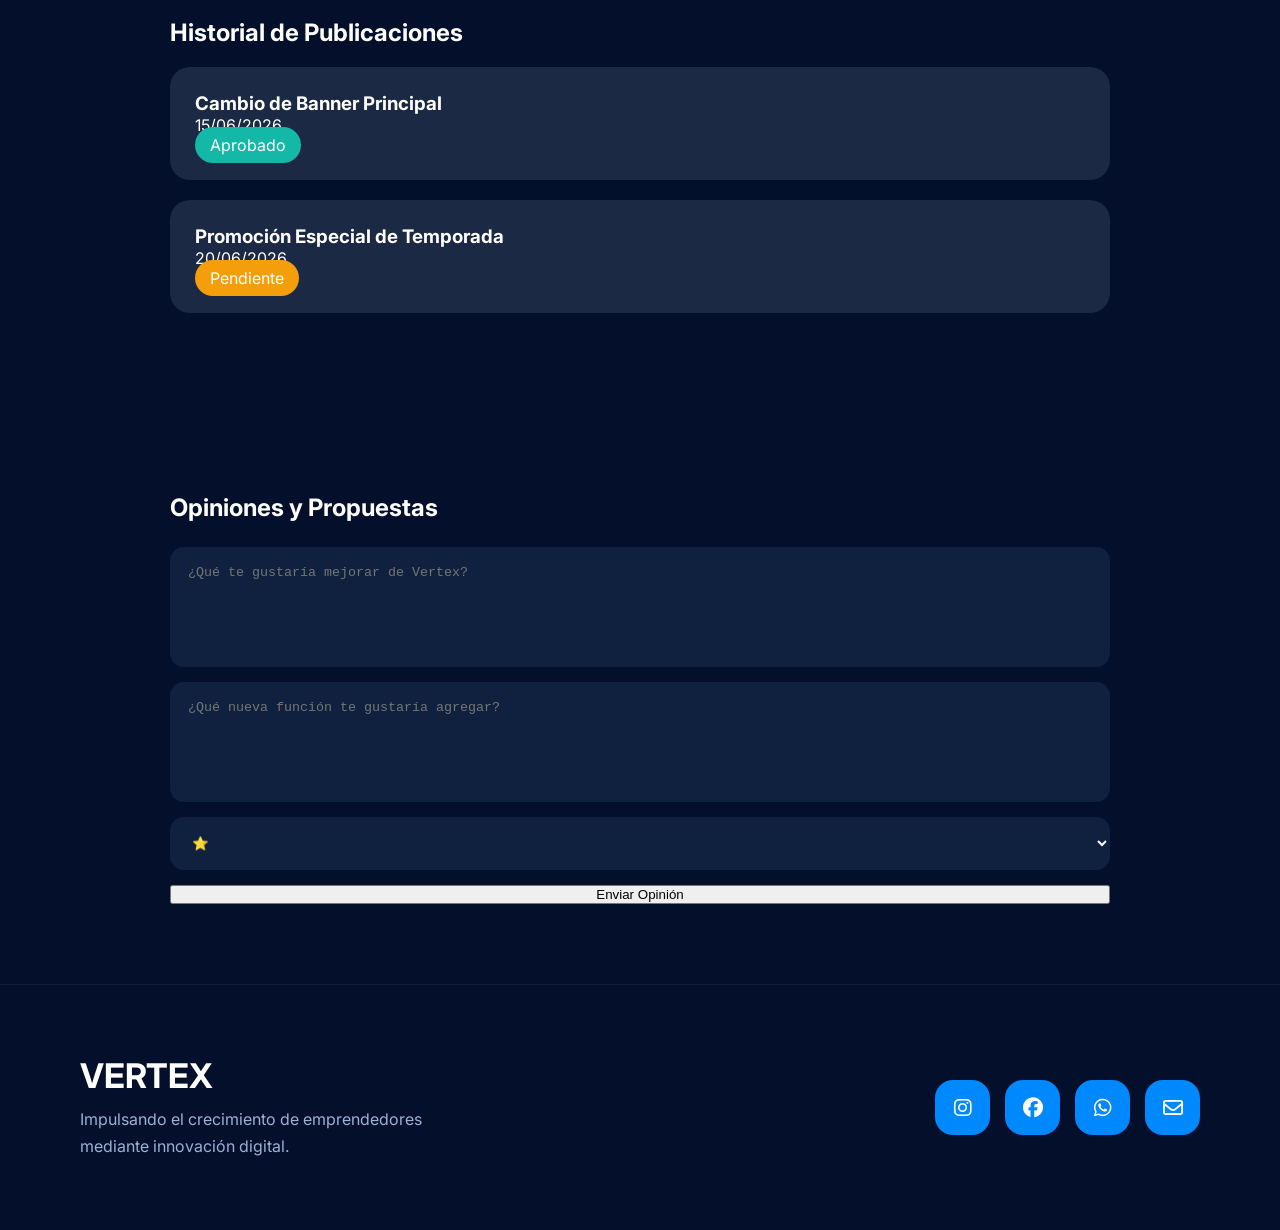
==== commit d0742845: "Fix HTML formatting and clean up code" ====
--- a/perfil.html
+++ b/perfil.html
@@ -33,13 +33,6 @@
 <a href="/index.html#planes">Planes</a>
 <a href="/index.html#contacto">Contacto</a>
 <a href="perfil.html" class="active-link">Perfil</a>
-<a href="historial.html">
-Historial
-</a>
-
-<a href="encuesta.html">
-Opiniones
-</a>
 
 </nav>
 
--- a/styles.css
+++ b/styles.css
@@ -2211,3 +2211,98 @@
 color:white;
 
 }
+.approval-status,
+.history-section,
+.survey-section{
+
+padding:80px;
+
+max-width:1100px;
+
+margin:auto;
+
+}
+
+.status-card,
+.history-card{
+
+background:#1b2944;
+
+padding:25px;
+
+border-radius:20px;
+
+margin-top:20px;
+
+margin-bottom:20px;
+
+}
+
+.pending-badge{
+
+background:#f59e0b;
+
+padding:10px 20px;
+
+border-radius:999px;
+
+display:inline-block;
+
+margin-bottom:15px;
+
+}
+
+.pending{
+
+background:#f59e0b;
+
+padding:8px 15px;
+
+border-radius:999px;
+
+}
+
+.approved{
+
+background:#14b8a6;
+
+padding:8px 15px;
+
+border-radius:999px;
+
+}
+
+.survey-form{
+
+display:flex;
+
+flex-direction:column;
+
+gap:15px;
+
+margin-top:25px;
+
+}
+
+.survey-form textarea,
+.survey-form select{
+
+padding:18px;
+
+border:none;
+
+border-radius:14px;
+
+background:#10213f;
+
+color:white;
+
+}
+
+.survey-form textarea{
+
+height:120px;
+
+resize:none;
+
+}
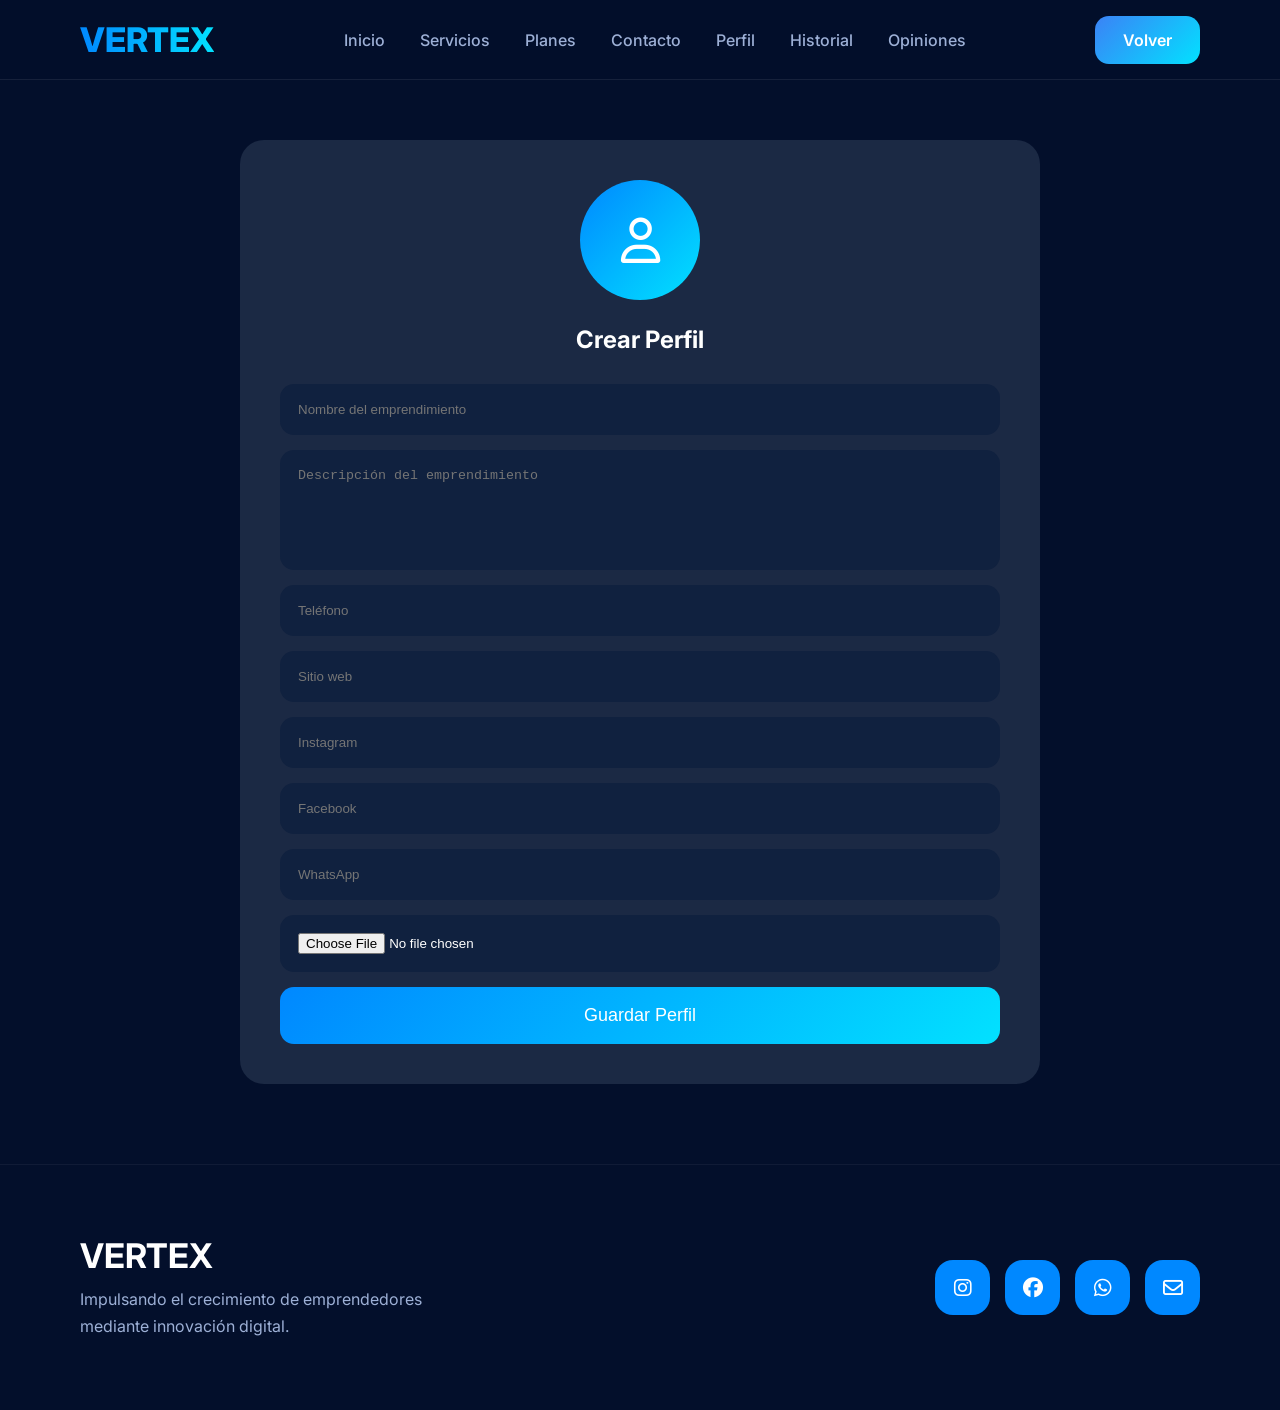
==== commit 6f7c8c78: "Update perfil.html" ====
--- a/perfil.html
+++ b/perfil.html
@@ -1,17 +1,23 @@
 <!DOCTYPE html>
 <html lang="es">
+
 <head>
 
 <meta charset="UTF-8">
-<meta name="viewport" content="width=device-width, initial-scale=1.0">
+
+<meta name="viewport"
+content="width=device-width, initial-scale=1.0">
 
 <title>Perfil | Vertex</title>
 
-<link rel="stylesheet" href="styles.css">
-
-<link rel="preconnect" href="https://fonts.googleapis.com">
-
-<link href="https://fonts.googleapis.com/css2?family=Inter:wght@300;400;500;600;700;800&display=swap" rel="stylesheet">
+<link rel="stylesheet"
+href="styles.css">
+
+<link rel="preconnect"
+href="https://fonts.googleapis.com">
+
+<link href="https://fonts.googleapis.com/css2?family=Inter:wght@300;400;500;600;700;800&display=swap"
+rel="stylesheet">
 
 <link rel="stylesheet"
 href="https://cdnjs.cloudflare.com/ajax/libs/font-awesome/6.5.2/css/all.min.css">
@@ -24,20 +30,52 @@
 
 <div class="navbar">
 
-<div class="logo">VERTEX</div>
+<div class="logo">
+
+VERTEX
+
+</div>
 
 <nav>
 
-<a href="index.html">Inicio</a>
-<a href="/index.html#servicios">Servicios</a>
-<a href="/index.html#planes">Planes</a>
-<a href="/index.html#contacto">Contacto</a>
-<a href="perfil.html" class="active-link">Perfil</a>
+<a href="index.html">
+Inicio
+</a>
+
+<a href="/index.html#servicios">
+Servicios
+</a>
+
+<a href="/index.html#planes">
+Planes
+</a>
+
+<a href="/index.html#contacto">
+Contacto
+</a>
+
+<a href="perfil.html"
+class="active-link">
+
+Perfil
+
+</a>
+
+<a href="#historial">
+Historial
+</a>
+
+<a href="#opiniones">
+Opiniones
+</a>
 
 </nav>
 
-<a href="/index.html" class="btn-nav">
+<a href="index.html"
+class="btn-nav">
+
 Volver
+
 </a>
 
 </div>
@@ -49,10 +87,16 @@
 <div class="perfil-card">
 
 <div class="profile-avatar">
+
 <i class="fa-regular fa-user"></i>
-</div>
-
-<h1>Crear Perfil</h1>
+
+</div>
+
+<h1>
+
+Crear Perfil
+
+</h1>
 
 <form id="profileForm">
 
@@ -98,7 +142,8 @@
 id="bannerInput"
 accept="image/*">
 
-<button type="submit">
+<button
+type="submit">
 
 Guardar Perfil
 
@@ -109,6 +154,8 @@
 </div>
 
 </section>
+
+<!-- PREVIEW DEL EMPRENDIMIENTO -->
 
 <section
 id="previewSection"
@@ -135,7 +182,20 @@
 
 </p>
 
-<a href="#" class="preview-btn">
+<div class="business-actions">
+
+<button
+id="editBusinessBtn"
+class="edit-btn">
+
+Editar Emprendimiento
+
+</button>
+
+</div>
+
+<a href="#"
+class="preview-btn">
 
 Ver más
 
@@ -144,19 +204,27 @@
 <div class="preview-socials">
 
 <a id="siteLink" href="#">
+
 <i class="fa-solid fa-globe"></i>
+
 </a>
 
 <a id="igLink" href="#">
+
 <i class="fa-brands fa-instagram"></i>
+
 </a>
 
 <a id="fbLink" href="#">
+
 <i class="fa-brands fa-facebook"></i>
+
 </a>
 
 <a id="waLink" href="#">
+
 <i class="fa-brands fa-whatsapp"></i>
+
 </a>
 
 </div>
@@ -168,10 +236,14 @@
 </section>
   <!-- ESTADO DE APROBACIÓN -->
 
-<section class="approval-status">
+<section
+id="approvalSection"
+class="approval-status hidden">
 
 <h2>
+
 Estado del Emprendimiento
+
 </h2>
 
 <div class="status-card">
@@ -184,7 +256,7 @@
 
 <p>
 
-Todos los cambios realizados en tu emprendimiento deberán ser revisados y aprobados por el administrador antes de hacerse públicos.
+Todos los cambios realizados en tu emprendimiento serán revisados por el administrador antes de hacerse públicos.
 
 </p>
 
@@ -194,20 +266,30 @@
 
 <!-- HISTORIAL -->
 
-<section id="historial" class="history-section">
+<section
+id="historial"
+class="history-section hidden">
 
 <h2>
+
 Historial de Publicaciones
+
 </h2>
 
+<div id="historyContainer">
+
 <div class="history-card">
 
 <h3>
-Cambio de Banner Principal
+
+Emprendimiento creado
+
 </h3>
 
 <p>
-15/06/2026
+
+Registro inicial
+
 </p>
 
 <span class="approved">
@@ -218,32 +300,20 @@
 
 </div>
 
-<div class="history-card">
-
-<h3>
-Promoción Especial de Temporada
-</h3>
-
-<p>
-20/06/2026
-</p>
-
-<span class="pending">
-
-Pendiente
-
-</span>
-
 </div>
 
 </section>
 
 <!-- OPINIONES -->
 
-<section id="opiniones" class="survey-section">
+<section
+id="opiniones"
+class="survey-section hidden">
 
 <h2>
+
 Opiniones y Propuestas
+
 </h2>
 
 <form class="survey-form">
@@ -253,7 +323,7 @@
 </textarea>
 
 <textarea
-placeholder="¿Qué nueva función te gustaría agregar?">
+placeholder="¿Qué función te gustaría agregar?">
 </textarea>
 
 <select>
@@ -290,14 +360,22 @@
 
 </section>
 
+<!-- FOOTER -->
+
 <footer>
 
 <div class="footer-left">
 
-<h3>VERTEX</h3>
+<h3>
+
+VERTEX
+
+</h3>
 
 <p>
+
 Impulsando el crecimiento de emprendedores mediante innovación digital.
+
 </p>
 
 </div>
@@ -305,34 +383,47 @@
 <div class="footer-icons">
 
 <i class="fa-brands fa-instagram"></i>
+
 <i class="fa-brands fa-facebook"></i>
+
 <i class="fa-brands fa-whatsapp"></i>
+
 <i class="fa-regular fa-envelope"></i>
 
 </div>
 
 </footer>
 
+<!-- TOAST -->
+
+<div
+id="toast"
+class="toast hidden">
+
+<i
+id="toastIcon"
+class="fa-solid fa-circle-check">
+</i>
+
+<div class="toast-content">
+
+<h4 id="toastTitle">
+
+Éxito
+
+</h4>
+
+<p id="toastMessage">
+
+Acción realizada correctamente.
+
+</p>
+
+</div>
+
+</div>
+
 <script src="perfil.js"></script>
-
-
-<!-- NOTIFICACION -->
-
-<div id="toast" class="toast hidden">
-
-<i id="toastIcon" class="fa-solid fa-circle-check"></i>
-
-<div class="toast-content">
-
-<h4 id="toastTitle">Éxito</h4>
-
-<p id="toastMessage">
-Acción realizada correctamente.
-</p>
-
-</div>
-
-</div>
 
 </body>
 </html>
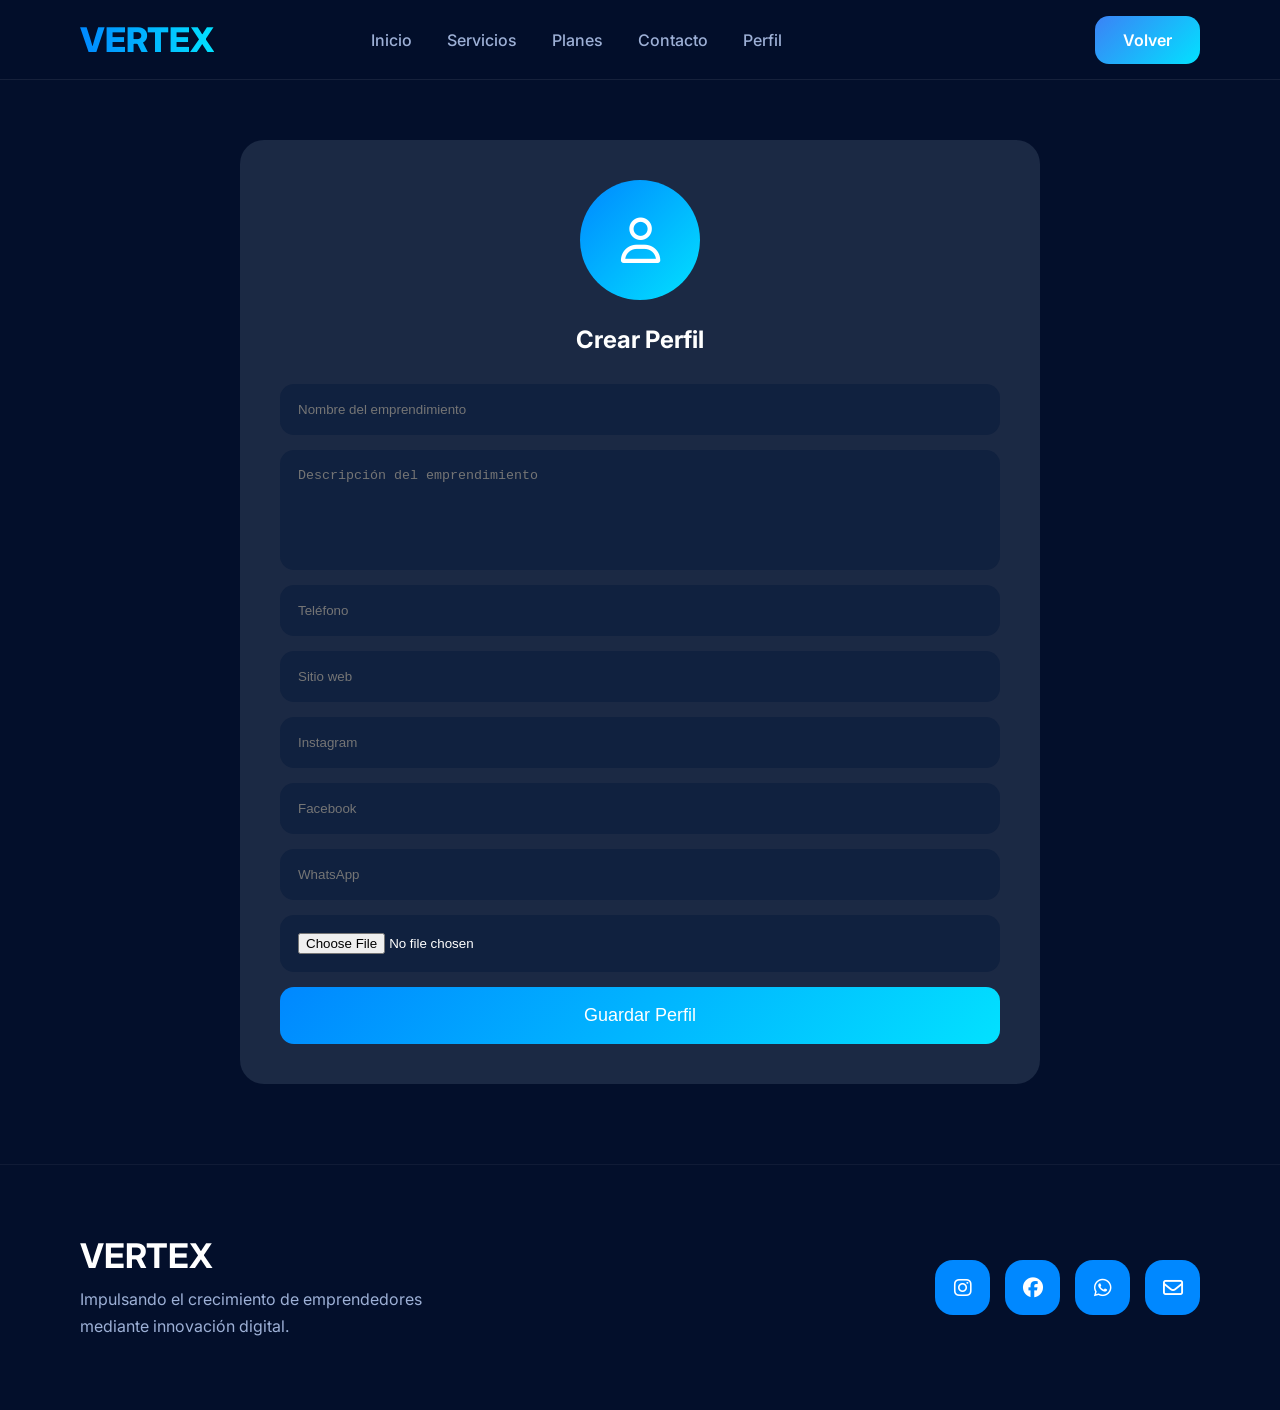
==== commit 28a51253: "Update perfil.html" ====
--- a/perfil.html
+++ b/perfil.html
@@ -58,17 +58,6 @@
 class="active-link">
 
 Perfil
-
-</a>
-
-<a href="#historial">
-Historial
-</a>
-
-<a href="#opiniones">
-Opiniones
-</a>
-
 </nav>
 
 <a href="index.html"
--- a/styles.css
+++ b/styles.css
@@ -2306,3 +2306,118 @@
 resize:none;
 
 }
+.hidden{
+display:none !important;
+}
+
+.business-actions{
+
+display:flex;
+
+justify-content:center;
+
+margin-top:25px;
+
+}
+
+.edit-btn{
+
+padding:14px 28px;
+
+border:none;
+
+border-radius:14px;
+
+background:
+linear-gradient(
+135deg,
+#f59e0b,
+#f97316
+);
+
+color:white;
+
+font-weight:600;
+
+cursor:pointer;
+
+transition:.3s;
+
+}
+
+.edit-btn:hover{
+
+transform:translateY(-4px);
+
+}
+
+.approval-status,
+.history-section,
+.survey-section{
+
+padding:80px;
+
+max-width:1100px;
+
+margin:auto;
+
+}
+
+.status-card,
+.history-card{
+
+background:#1b2944;
+
+padding:25px;
+
+border-radius:20px;
+
+margin-bottom:20px;
+
+}
+
+.pending-badge{
+
+background:#f59e0b;
+
+padding:10px 20px;
+
+border-radius:999px;
+
+display:inline-block;
+
+margin-bottom:15px;
+
+}
+
+.pending{
+
+background:#f59e0b;
+
+padding:8px 15px;
+
+border-radius:999px;
+
+}
+
+.approved{
+
+background:#14b8a6;
+
+padding:8px 15px;
+
+border-radius:999px;
+
+}
+
+.survey-form{
+
+display:flex;
+
+flex-direction:column;
+
+gap:15px;
+
+margin-top:25px;
+
+}
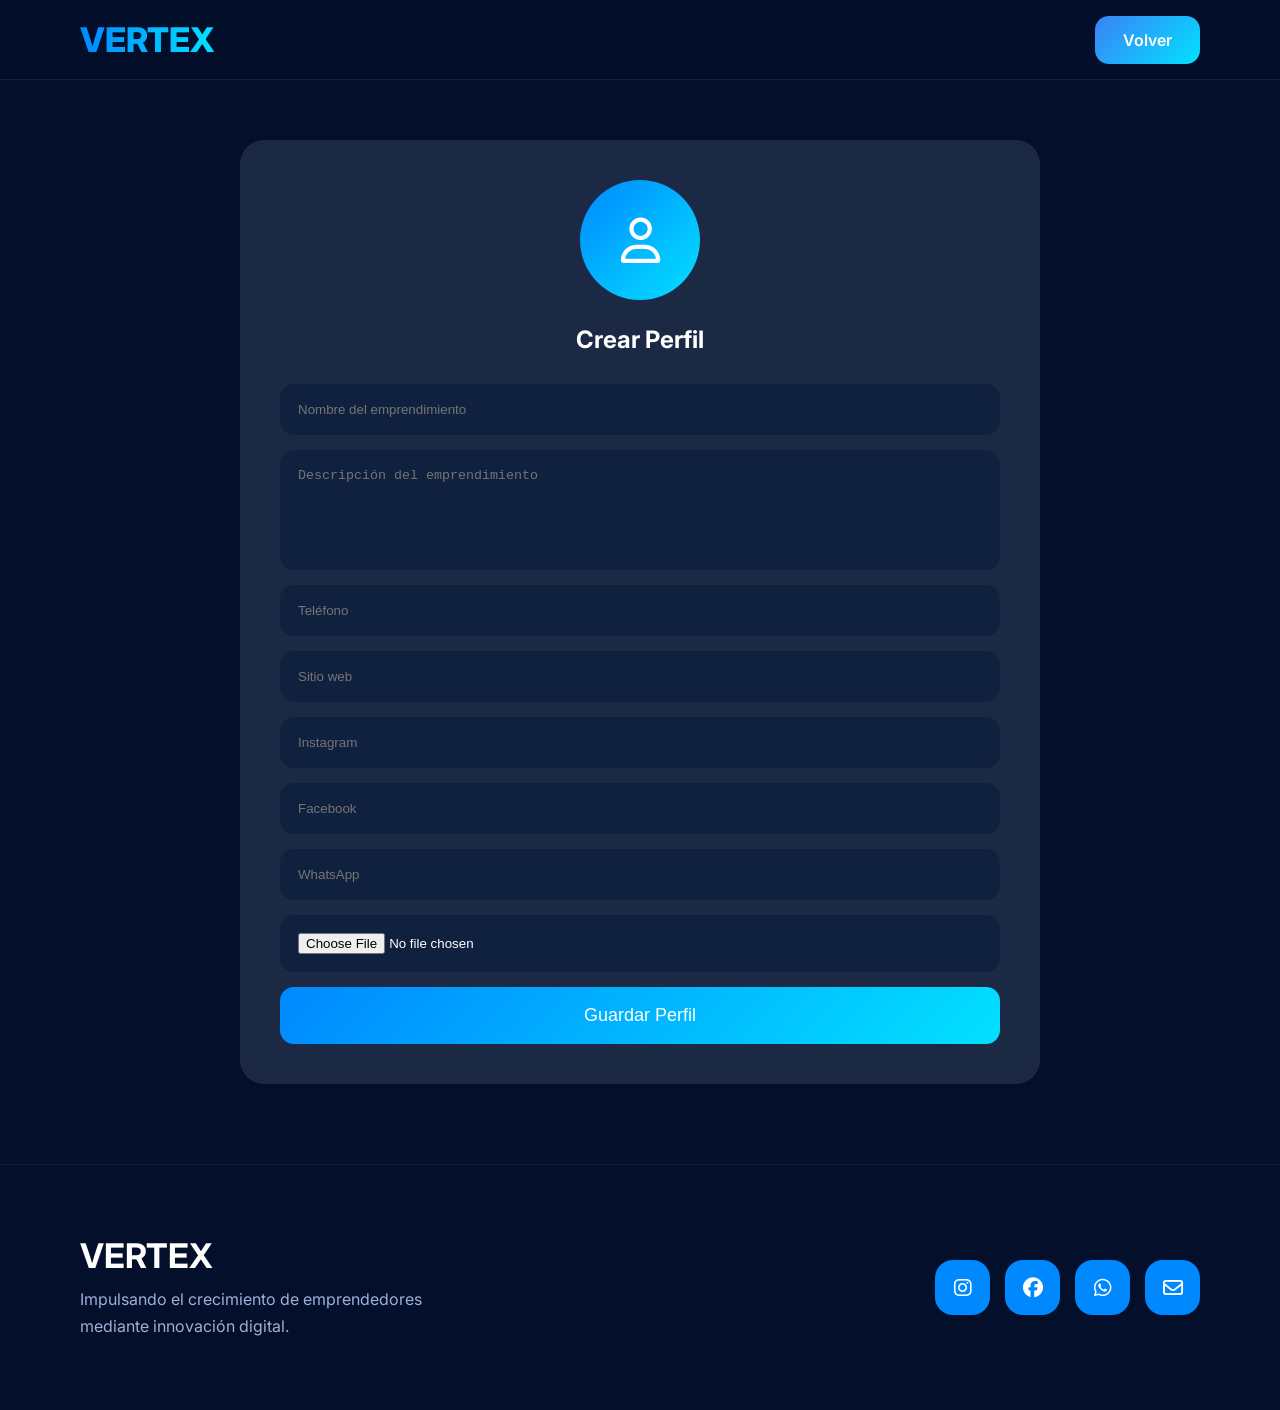
==== commit 7cbdc78d: "Update perfil.html" ====
--- a/perfil.html
+++ b/perfil.html
@@ -38,27 +38,7 @@
 
 <nav>
 
-<a href="index.html">
-Inicio
-</a>
-
-<a href="/index.html#servicios">
-Servicios
-</a>
-
-<a href="/index.html#planes">
-Planes
-</a>
-
-<a href="/index.html#contacto">
-Contacto
-</a>
-
-<a href="perfil.html"
-class="active-link">
-
-Perfil
-</nav>
+
 
 <a href="index.html"
 class="btn-nav">
--- a/styles.css
+++ b/styles.css
@@ -2116,159 +2116,201 @@
 color:#9db0d6;
 
 font-size:16px;
-
-}
-.history-section,
-.survey,
-.admin{
-
-padding:150px 80px;
-
-max-width:1000px;
+}
+
+.approval-status{
+
+padding:80px;
+
+max-width:1200px;
 
 margin:auto;
 
 }
 
-.history-card,
-.admin-card{
+.approval-status h2{
+
+font-size:42px;
+
+text-align:center;
+
+margin-bottom:35px;
+
+}
+
+.status-card{
 
 background:#1b2944;
 
+padding:35px;
+
+border-radius:24px;
+
+border:1px solid rgba(255,255,255,.05);
+
+text-align:center;
+
+box-shadow:
+0 20px 40px rgba(0,0,0,.25);
+
+}
+
+.pending-badge{
+
+display:inline-block;
+
+padding:12px 22px;
+
+border-radius:999px;
+
+background:rgba(59,130,246,.15);
+
+border:1px solid rgba(59,130,246,.25);
+
+color:#60a5fa;
+
+font-weight:600;
+
+margin-bottom:20px;
+
+}
+
+.status-card p{
+
+color:var(--text2);
+
+font-size:18px;
+
+line-height:1.8;
+
+}
+
+/*  HISTORIAL */
+
+.history-section{
+
+padding:80px;
+
+max-width:1200px;
+
+margin:auto;
+
+}
+
+.history-section h2{
+
+font-size:42px;
+
+text-align:center;
+
+margin-bottom:40px;
+
+}
+
+#historyContainer{
+
+display:flex;
+
+flex-direction:column;
+
+gap:20px;
+
+}
+
+.history-card{
+
+background:#1b2944;
+
 padding:25px;
 
-margin-bottom:20px;
-
 border-radius:20px;
 
+border:1px solid rgba(255,255,255,.05);
+
+transition:.35s;
+
+}
+
+.history-card:hover{
+
+transform:translateY(-5px);
+
+box-shadow:
+0 15px 35px rgba(59,130,246,.15);
+
+}
+
+.history-card h3{
+
+font-size:22px;
+
+margin-bottom:10px;
+
+}
+
+.history-card p{
+
+color:var(--text2);
+
+margin-bottom:15px;
+
+}
+
+.approved{
+
+display:inline-block;
+
+padding:8px 16px;
+
+border-radius:999px;
+
+background:rgba(34,197,94,.15);
+
+color:#22c55e;
+
+font-size:14px;
+
+font-weight:600;
+
 }
 
 .pending{
 
-background:#f59e0b;
-
-padding:8px 15px;
+display:inline-block;
+
+padding:8px 16px;
 
 border-radius:999px;
 
-}
-
-.approved{
-
-background:#14b8a6;
-
-padding:8px 15px;
-
-border-radius:999px;
-
-}
-
-.approve{
-
-background:#14b8a6;
-
-border:none;
-
-padding:12px 20px;
-
-border-radius:10px;
-
-cursor:pointer;
-
-}
-
-.reject{
-
-background:#ef4444;
-
-border:none;
-
-padding:12px 20px;
-
-border-radius:10px;
-
-cursor:pointer;
-
-margin-left:10px;
-
-}
-
-.survey textarea,
-.survey select{
-
-width:100%;
-
-padding:18px;
-
-margin-bottom:15px;
-
-background:#10213f;
-
-border:none;
-
-border-radius:14px;
-
-color:white;
-
-}
-.approval-status,
-.history-section,
+background:rgba(59,130,246,.15);
+
+color:#60a5fa;
+
+font-size:14px;
+
+font-weight:600;
+
+}
+
+/*OPINIONES*/
+
 .survey-section{
 
 padding:80px;
 
-max-width:1100px;
+max-width:900px;
 
 margin:auto;
 
 }
 
-.status-card,
-.history-card{
-
-background:#1b2944;
-
-padding:25px;
-
-border-radius:20px;
-
-margin-top:20px;
-
-margin-bottom:20px;
-
-}
-
-.pending-badge{
-
-background:#f59e0b;
-
-padding:10px 20px;
-
-border-radius:999px;
-
-display:inline-block;
-
-margin-bottom:15px;
-
-}
-
-.pending{
-
-background:#f59e0b;
-
-padding:8px 15px;
-
-border-radius:999px;
-
-}
-
-.approved{
-
-background:#14b8a6;
-
-padding:8px 15px;
-
-border-radius:999px;
+.survey-section h2{
+
+font-size:42px;
+
+text-align:center;
+
+margin-bottom:35px;
 
 }
 
@@ -2278,70 +2320,102 @@
 
 flex-direction:column;
 
-gap:15px;
-
-margin-top:25px;
+gap:18px;
 
 }
 
 .survey-form textarea,
 .survey-form select{
 
+background:#182642;
+
+border:1px solid rgba(255,255,255,.05);
+
+border-radius:18px;
+
 padding:18px;
 
+color:white;
+
+font-size:16px;
+
+outline:none;
+
+}
+
+.survey-form textarea{
+
+height:140px;
+
+resize:none;
+
+}
+
+.survey-form select{
+
+cursor:pointer;
+
+}
+
+.survey-form button{
+
+padding:18px;
+
 border:none;
 
-border-radius:14px;
-
-background:#10213f;
-
-color:white;
-
-}
-
-.survey-form textarea{
-
-height:120px;
-
-resize:none;
-
-}
-.hidden{
-display:none !important;
-}
-
-.business-actions{
-
-display:flex;
-
-justify-content:center;
-
-margin-top:25px;
-
-}
-
-.edit-btn{
-
-padding:14px 28px;
-
-border:none;
-
-border-radius:14px;
+border-radius:18px;
 
 background:
 linear-gradient(
 135deg,
-#f59e0b,
-#f97316
+#0088ff,
+#02e1ff
 );
 
 color:white;
 
+font-size:17px;
+
 font-weight:600;
 
 cursor:pointer;
 
-transition:.3s;
+transition:.35s;
+
+}
+
+.survey-form button:hover{
+
+transform:translateY(-4px);
+
+box-shadow:
+0 15px 35px rgba(59,130,246,.25);
+
+}
+.edit-btn{
+
+padding:14px 28px;
+
+border:none;
+
+border-radius:14px;
+
+background:
+linear-gradient(
+135deg,
+#0088ff,
+#02e1ff
+);
+
+color:white;
+
+font-weight:600;
+
+cursor:pointer;
+
+transition:.35s;
+
+margin-bottom:20px;
 
 }
 
@@ -2349,75 +2423,7 @@
 
 transform:translateY(-4px);
 
-}
-
-.approval-status,
-.history-section,
-.survey-section{
-
-padding:80px;
-
-max-width:1100px;
-
-margin:auto;
-
-}
-
-.status-card,
-.history-card{
-
-background:#1b2944;
-
-padding:25px;
-
-border-radius:20px;
-
-margin-bottom:20px;
-
-}
-
-.pending-badge{
-
-background:#f59e0b;
-
-padding:10px 20px;
-
-border-radius:999px;
-
-display:inline-block;
-
-margin-bottom:15px;
-
-}
-
-.pending{
-
-background:#f59e0b;
-
-padding:8px 15px;
-
-border-radius:999px;
-
-}
-
-.approved{
-
-background:#14b8a6;
-
-padding:8px 15px;
-
-border-radius:999px;
-
-}
-
-.survey-form{
-
-display:flex;
-
-flex-direction:column;
-
-gap:15px;
-
-margin-top:25px;
-
-}
+box-shadow:
+0 15px 35px rgba(59,130,246,.25);
+
+}
